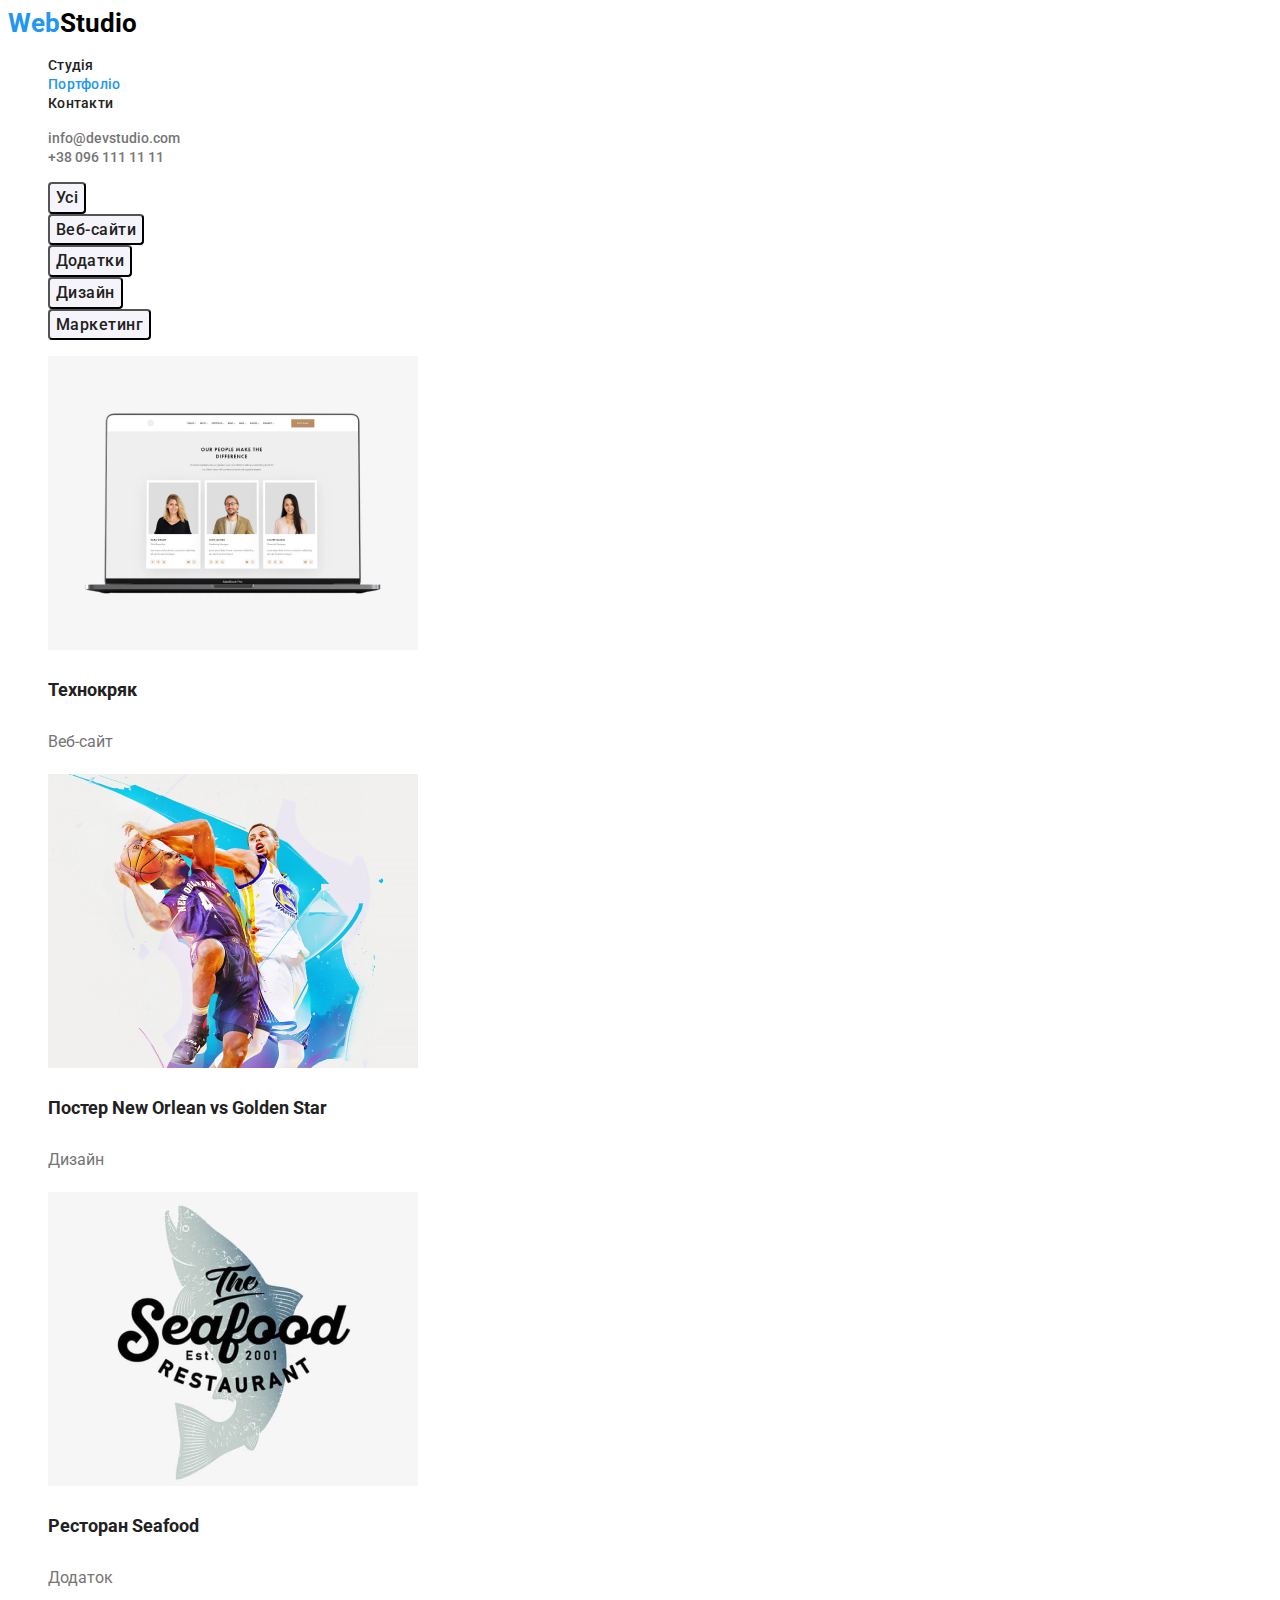
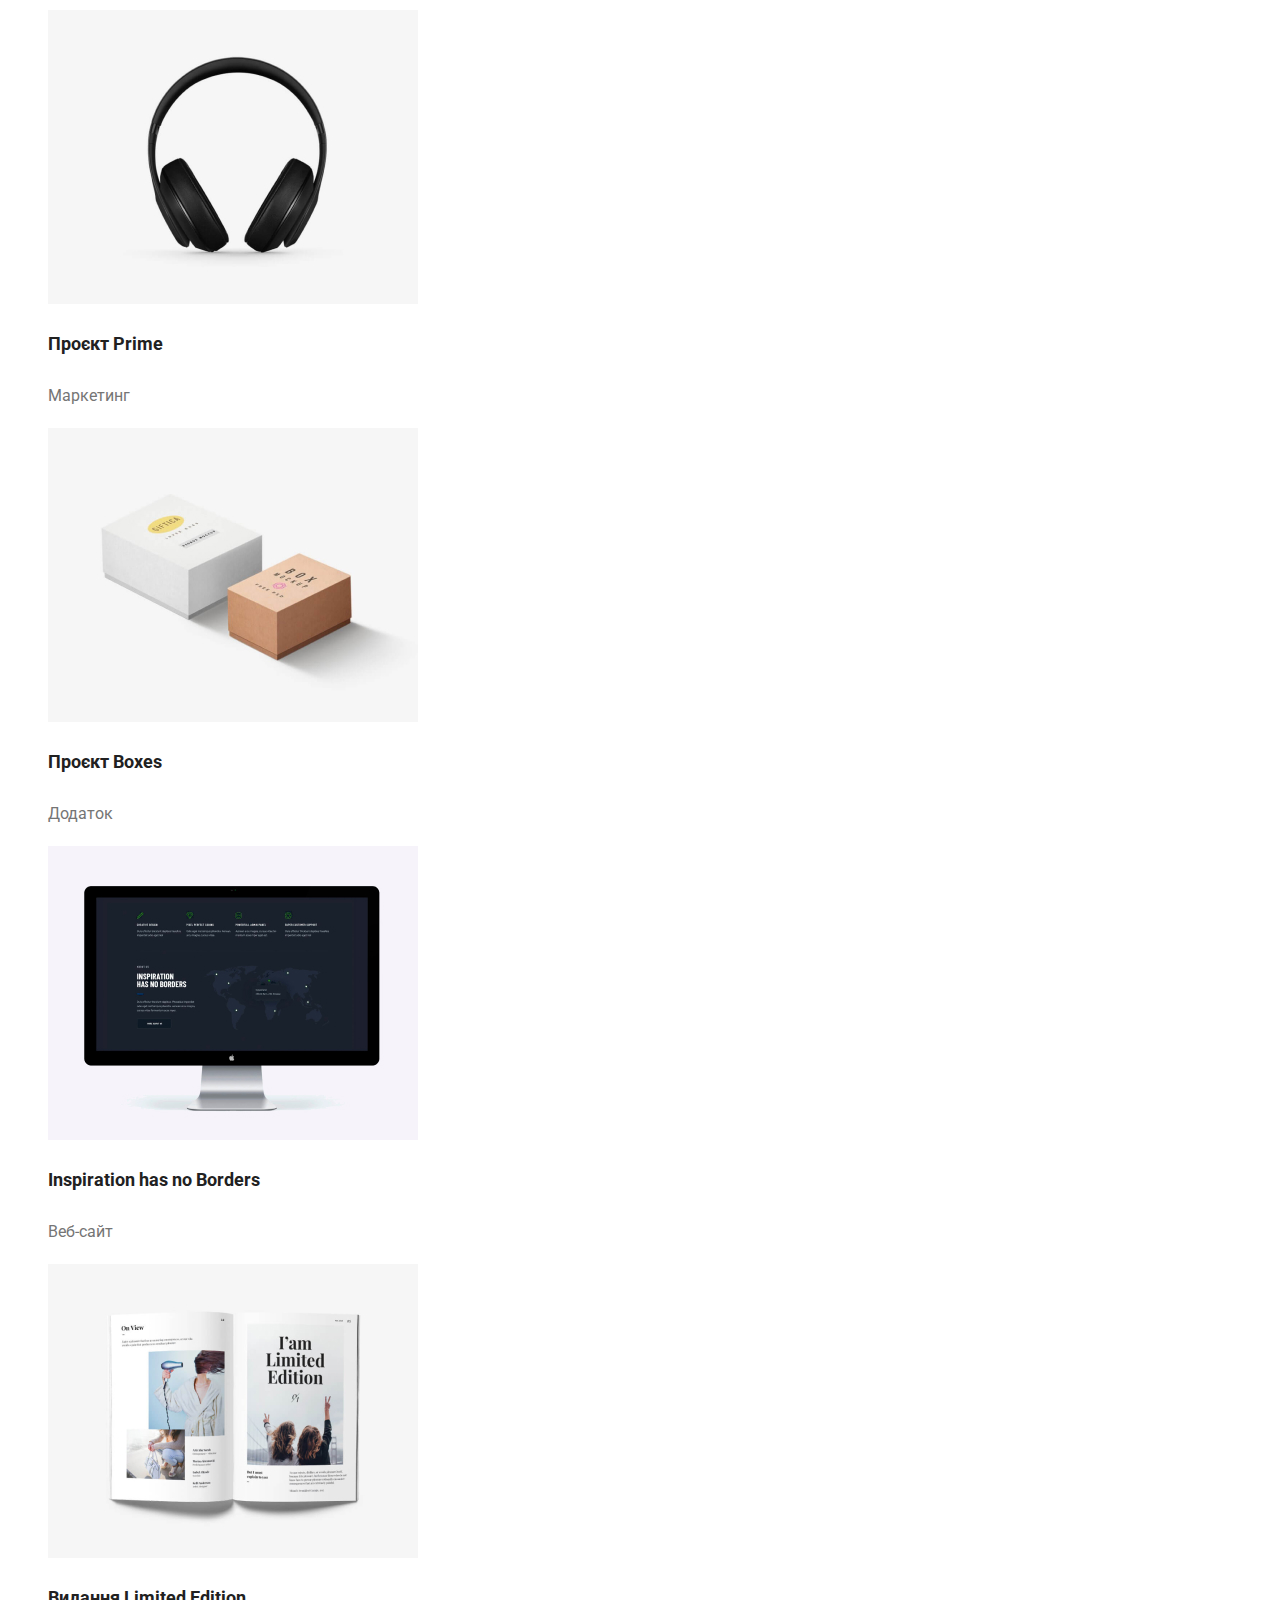
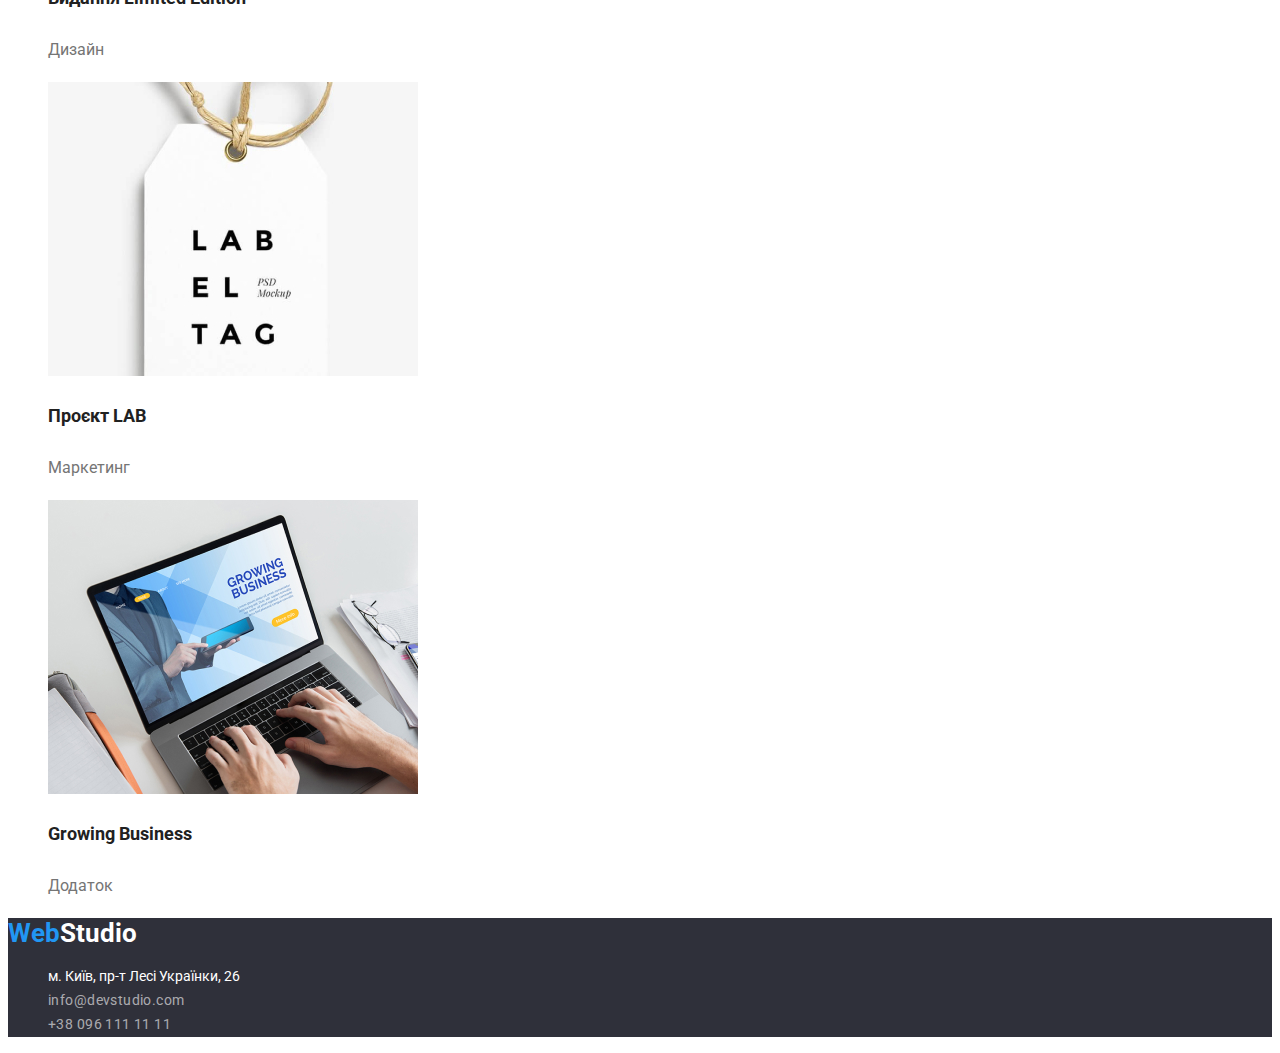
==== portfolio.html @ d9a8021d "first commit" ====
<!DOCTYPE html>
<html lang="uk">

<head>
    <meta charset="UTF-8">
    <meta http-equiv="X-UA-Compatible" content="IE=edge">
    <meta name="viewport" content="width=device-width, initial-scale=1.0">
    <link rel="preconnect" href="https://fonts.googleapis.com">
    <link rel="preconnect" href="https://fonts.gstatic.com" crossorigin>
    <link href="https://fonts.googleapis.com/css2?family=Raleway:wght@700&family=Roboto:wght@400;500;700;900&display=swap"
        rel="stylesheet">
    <title>A document with a short head</title>
    <link rel="stylesheet" href="./css/styles.css">
</head>

<body>

    <header>
        <div class="container-main"> 
            <a href="./index.html" class="logo-link">Web<span class="logo-header">Studio</span></a>
        <nav>
                         
            <ul class="nav">
                <li><a href="./index.html" class="nav-link">Студія</a> </li>
                <li><a href="./portfolio.html" class="nav-link-portfolio current">Портфоліо</a> </li>
                <li><a href="" class="link">Контакти</a> </li>
            </ul>
        </nav>
        <ul class="nav">
            <li><a href="mailto:info@devstudio.com" class="link-tel">info@devstudio.com</a></li>
            <li><a href="tel:+380961111111" class="link-tel">+38 096 111 11 11</a></li>
        </ul>
    </div>
    </header>

    <main>

    <section class="section-background">
           <!--<h2>Наші проекти</h2>--> 
         <ul>
            <li>
                <button type="button" class="section-btn">Усі</button>
             </li> 

            <li>
                <button type="button" class="section-btn">Веб-сайти</button>
            </li> 

            <li>
                <button type="button" class="section-btn">Додатки</button>
            </li>
            
            <li>
                <button type="button" class="section-btn">Дизайн</button>
            </li> 

            <li>
                <button type="button" class="section-btn">Маркетинг</button>
            </li>
            
              
         </ul>
        
         <ul>
            
            <li>
                <img src="./images/images-portfolio/img1.jpg" alt="Технокряк" width="370">
                <h3 class="title-work">Технокряк</h3>
                <p class="work-all">Веб-сайт</p>
            </li>
           
            <li>
                <img src="./images/images-portfolio/img2.jpg" alt="Постер New Orlean vs Golden Star" width="370">
                <h3 class="title-work">Постер New Orlean vs Golden Star</h3>
                <p class="work-all">Дизайн</p>
            </li>

            <li>
                <img src="./images/images-portfolio/img3.jpg" alt="Ресторан Seafood" width="370">
                <h3 class="title-work">Ресторан Seafood</h3>
                <p class="work-all">Додаток</p>
            </li>

            <li>
                <img src="./images/images-portfolio/img4.jpg" alt="Проєкт Prime" width="370">
                <h3 class="title-work">Проєкт Prime</h3>
                <p class="work-all">Маркетинг</p>
            </li>

            <li>
                <img src="./images/images-portfolio/img5.jpg" alt="Проєкт Boxes" width="370">
                <h3 class="title-work">Проєкт Boxes</h3>
                <p class="work-all">Додаток</p>
            </li>

            <li>
                <img src="./images/images-portfolio/img6.jpg" alt="Inspiration has no Borders" width="370">
                <h3 class="title-work">Inspiration has no Borders</h3>
                <p class="work-all">Веб-сайт</p>
            </li>

            <li>
                <img src="./images/images-portfolio/img7.jpg" alt="Видання Limited Edition" width="370">
                <h3 class="title-work">Видання Limited Edition</h3>
                <p class="work-all">Дизайн</p>
            </li>

            <li>
                <img src="./images/images-portfolio/img8.jpg" alt="Проєкт LAB" width="370">
                <h3 class="title-work">Проєкт LAB</h3>
                <p class="work-all">Маркетинг</p>
            </li>

            <li>
                <img src="./images/images-portfolio/img9.jpg" alt="Growing Business" width="370">
                <h3 class="title-work">Growing Business</h3>
                <p class="work-all">Додаток</p>
            </li>


         </ul>
    </section>

    </main>

    <footer class="footer-color">
       
        <a href="./index.html" class="logo-link">Web<span class="logo-header-footer">Studio</span></a>
        <address>
    
            <ul>
    
                <li>
                    <a href="https://www.google.com.ua/maps/place/" target="_blank" rel="noopener norefferer nofollow"
                        class="address-link">
                        м. Київ, пр-т Лесі Українки, 26
    
                    </a>
                </li>
    
                <li>
                    <a href="mailto:info@devstudio.com" class="footer-link">info@devstudio.com</a>
                </li>
    
                <li>
                    <a href="tel:+380961111111" class="footer-link">+38 096 111 11 11</a>
                </li>
    
            </ul>
        </address>
    </footer>
</body>

</html>
---- css/styles.css ----
/* колір основного тексту  #757575;*/
/* вторичний колір #212121;*/
/* колір фону #F5F5F5;*/
/* білий колір #FFFFFF;*/ 
/* акцент #2196F3;*/
/* колір контактів rgba(255, 255, 255, 0.6);*/

:root {
    --primary-color: #757575;
    --link-color: #212121;
    --secondary-text-color: #212121;
}
body {
    font-family: 'Roboto', sans-serif; 
    color: var(--primary-color)
    var(--secondary-text-color)
    text-decoration: none;
    font-weight: 500;
    font-style: normal;
    
}

a {
    font-weight: 500;
    text-decoration: none; 
    font-size: 14px;
    line-height: 1.1;
}

ul {
    list-style: none;
    
}

.link:hover {
    color: #2196F3;
}

.link:focus {
    color: #2196F3;
}   

.nav-link:hover {
    color: #2196F3;
}

.nav-link:focus {
    color: #2196F3;
}

.nav-link-portfolio  {
    color: #212121;
    text-decoration: none;
    font-weight: 500;
    font-size: 14px;
    line-height: 1.1;
    letter-spacing: 0.02em;
}

.nav-link-portfolio:hover {
    color: #2196F3;
}

.nav-link-portfolio:focus {
    color: #2196F3;
}

.link-tel {
    color: #757575;
}

.link-tel:hover {
    color: #2196F3;
}

.footer-link:hover {
    color: #2196F3;
}

.footer-link:focus {
    color: #2196F3;
}

.logo-link {
color: #2196F3;
text-decoration: none;
font-size: 26px;
line-height: 1.2;
font-weight: 700;

}

.logo-header {
    color: black;
    font-size: 26px;
    line-height: 1.2;
    font-weight: 700;
}

.logo-header-footer {
    color: #FFFFFF;
    line-height: 1.1;
}

.link {
    color: #212121;
    text-decoration: none; 
    font-weight: 500;
    font-size: 14px;
    line-height: 1.1;
    letter-spacing: 0.02em;
    
    }
    
.nav-link {
    color: #212121;
    text-decoration: none;
    font-size: 14px;
    line-height: 1.1;
    font-weight: 500;
    letter-spacing: 0.02em;
}

.nav .nav-link.current {
    color: #2196F3;
}

.nav .nav-link-portfolio.current {
    color: #2196F3;
}


.section-hero {
    background: #2F303A;
}

.title-hero {
    color: #FFFFFF;
    font-style: normal;
    font-weight: 900;
    font-size: 44px;
    line-height: 1.4;
    text-align: center;
    letter-spacing: 0.06em;
    text-transform: uppercase;
}

.section-title {
    font-style: normal;
    font-weight: 700;
    font-size: 14px;
    line-height: 1.1;
    letter-spacing: 0.03em;
     text-transform: uppercase;
}

.section-text {
    font-style: normal;
    font-weight: 400;
    font-size: 14px;
    line-height: 1.7;
    letter-spacing: 0.03em;
    color: #757575;

}

.title {
    font-style: normal;
    font-weight: 700;
    font-size: 36px;
    line-height: 1.1;
    text-align: center;
    letter-spacing: 0.03em;
    color: #212121;

}

.ul-persons {
    background: #F5F4FA;
}

.persons {
background: #FFFFFF;

}

.title-person {
    font-style: normal;
    font-weight: 500;
    font-size: 16px;
    line-height: 1.1;
    text-align: center;
    letter-spacing: 0.03em;
    color: #212121;
}

.title-person-detail {
    font-style: normal;
    font-weight: 400;
    font-size: 16px;
    line-height: 1.1;
    text-align: center;
    letter-spacing: 0.03em;
    color: #757575;

}


.section-btn {
    color:var(--secondary-text-color);
    text-align: center;
    letter-spacing: 0.03em;
    cursor: pointer;
    font-weight: 500;
    font-size: 16px;
    line-height: 1.6;
    background: #F5F4FA;
    border-radius: 4px;
    font-family: 'Roboto', sans-serif;
    text-decoration: none;
        
}

.section-btn:hover {
background: #2196F3;

}

.section-btn:focus {
    color: #FFFFFF;
    background-color: #2196F3;
}


.section-btn-all {
    color: #FFFFFF;
    background: #2196F3;
    box-shadow: 0px 3px 1px rgba(0, 0, 0, 0.1), 0px 1px 2px rgba(0, 0, 0, 0.08), 0px 2px 2px rgba(0, 0, 0, 0.12);
    cursor: pointer;
    font-weight: 500;
    font-size: 16px;
    line-height: 1.6;
}

.section-btn-all:hover {
    color: #008000;
   
}

.section-btn-all:focus {
    color: rgb(223, 154, 26);
}

.title-work {
    color: #212121;
    font-weight: 700;
    font-size: 18px;
    line-height: 2.0;

}

.work-all {
    font-weight: 400;
    font-size: 16px;
    line-height: 2.0;
    color: #757575;
}

.section-background {
background-color: #FFFFFF;
}

/*footer*/
.footer-color {
background-color:#2F303A;;

}

.footer-link {
    color: rgba(255, 255, 255, 0.6);
    font-style: normal;
    font-weight: 400;
    font-size: 14px;
    line-height: 1.7;
    letter-spacing: 0.03em;
}

.address-link {
    color: #FFFFFF;
    font-style: normal;
    font-weight: 400;
    font-size: 14px;
    line-height: 1.7;
}

.header-btn {
    align-items: center;
    text-align: center;
    letter-spacing: 0.06em;
    background: #2196F3;
    box-shadow: 0px 4px 4px rgba(0, 0, 0, 0.15);
    color: #FFFFFF;
    cursor: pointer; 
    font-style: normal;
    font-weight: 700;
    font-size: 16px;
    line-height: 1.9;
    border-radius: 4px;
}
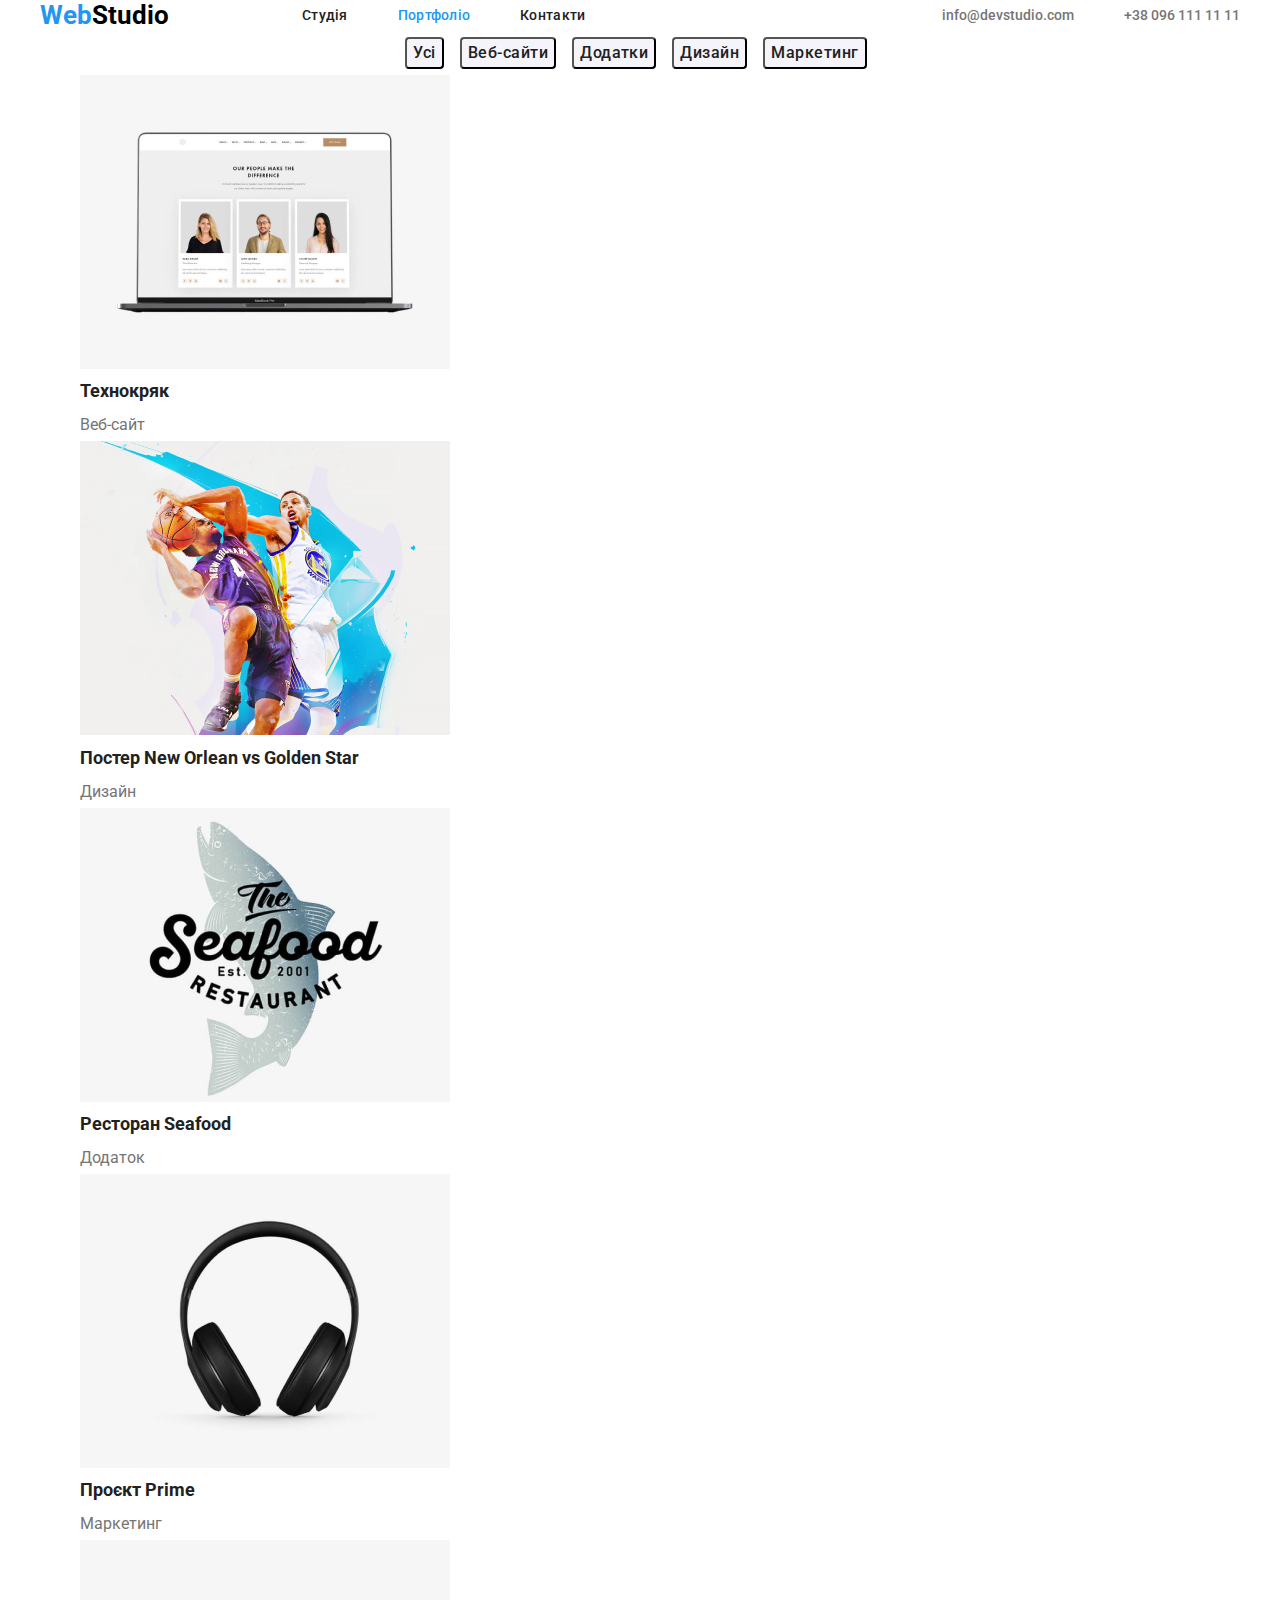
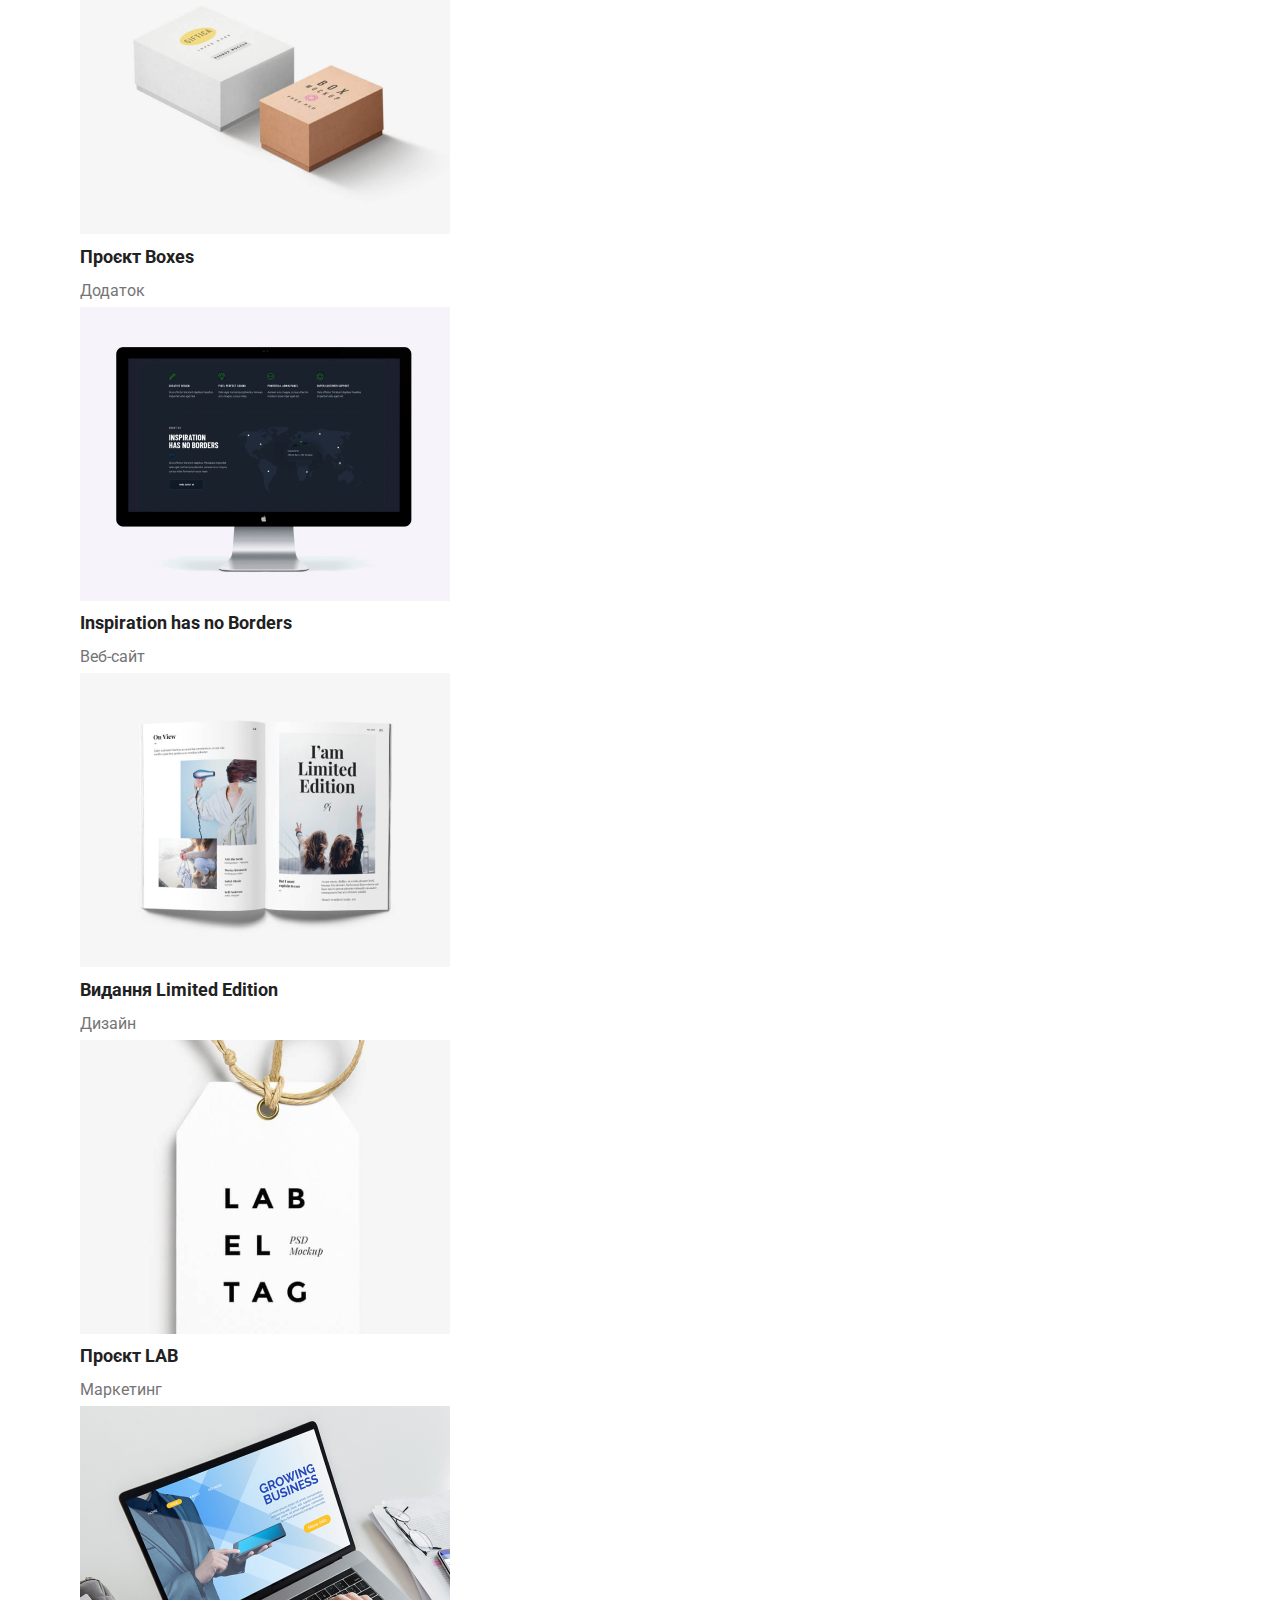
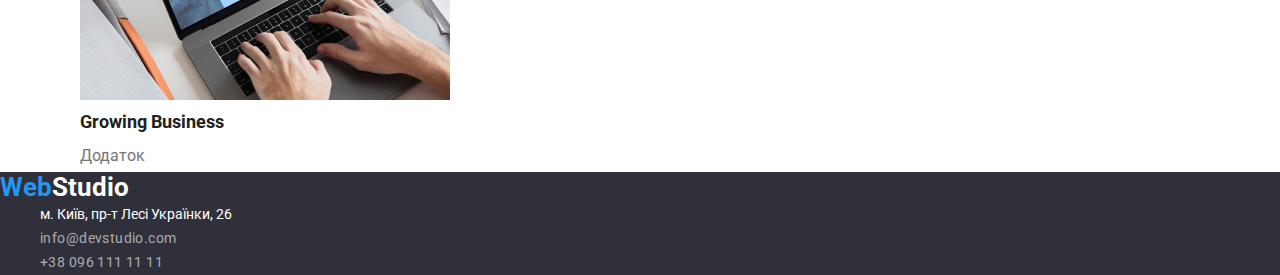
==== commit b9700556: "add container and  placed header" ====
--- a/portfolio.html
+++ b/portfolio.html
@@ -9,6 +9,7 @@
     <link rel="preconnect" href="https://fonts.gstatic.com" crossorigin>
     <link href="https://fonts.googleapis.com/css2?family=Raleway:wght@700&family=Roboto:wght@400;500;700;900&display=swap"
         rel="stylesheet">
+        <link rel="stylesheet" href="https://cdnjs.cloudflare.com/ajax/libs/modern-normalize/1.1.0/modern-normalize.min.css">
     <title>A document with a short head</title>
     <link rel="stylesheet" href="./css/styles.css">
 </head>
@@ -16,19 +17,19 @@
 <body>
 
     <header>
-        <div class="container-main"> 
+        <div class="container main-nav"> 
             <a href="./index.html" class="logo-link">Web<span class="logo-header">Studio</span></a>
         <nav>
                          
             <ul class="nav">
-                <li><a href="./index.html" class="nav-link">Студія</a> </li>
-                <li><a href="./portfolio.html" class="nav-link-portfolio current">Портфоліо</a> </li>
-                <li><a href="" class="link">Контакти</a> </li>
+                <li class="nav-item"><a href="./index.html" class="nav-link">Студія</a> </li>
+                <li class="nav-item"><a href="./portfolio.html" class="nav-link-portfolio current">Портфоліо</a> </li>
+                <li class="nav-item"><a href="" class="link">Контакти</a> </li>
             </ul>
         </nav>
-        <ul class="nav">
-            <li><a href="mailto:info@devstudio.com" class="link-tel">info@devstudio.com</a></li>
-            <li><a href="tel:+380961111111" class="link-tel">+38 096 111 11 11</a></li>
+        <ul class="nav item-tel">
+            <li class="item"><a href="mailto:info@devstudio.com" class="link-tel">info@devstudio.com</a></li>
+            <li class="item"><a href="tel:+380961111111" class="link-tel">+38 096 111 11 11</a></li>
         </ul>
     </div>
     </header>
@@ -37,30 +38,32 @@
 
     <section class="section-background">
            <!--<h2>Наші проекти</h2>--> 
-         <ul>
-            <li>
+        
+           <ul class="button">
+            <li class="item">
                 <button type="button" class="section-btn">Усі</button>
              </li> 
 
-            <li>
+            <li class="item">
                 <button type="button" class="section-btn">Веб-сайти</button>
             </li> 
 
-            <li>
+            <li class="item">
                 <button type="button" class="section-btn">Додатки</button>
             </li>
             
-            <li>
+            <li class="item">
                 <button type="button" class="section-btn">Дизайн</button>
             </li> 
 
-            <li>
+            <li class="item">
                 <button type="button" class="section-btn">Маркетинг</button>
             </li>
             
               
          </ul>
         
+        <div class="container"> 
          <ul>
             
             <li>
@@ -119,6 +122,7 @@
 
 
          </ul>
+        </div>
     </section>
 
     </main>
--- a/css/styles.css
+++ b/css/styles.css
@@ -17,7 +17,18 @@
     text-decoration: none;
     font-weight: 500;
     font-style: normal;
-    
+    margin: 0;
+    
+}
+
+html {
+    box-sizing: border-box;
+}
+
+*,
+*::before
+*::after {
+    box-sizing: inherit;
 }
 
 a {
@@ -29,6 +40,8 @@
 
 ul {
     list-style: none;
+    margin-top: 0;
+    margin-bottom: 0;
     
 }
 
@@ -48,6 +61,17 @@
     color: #2196F3;
 }
 
+.nav {
+
+    background-color: #FFFFFF;
+    display: flex;
+    margin-left: 93px;
+}
+
+.nav .li {
+    margin-right: 50px;
+
+}
 .nav-link-portfolio  {
     color: #212121;
     text-decoration: none;
@@ -67,6 +91,7 @@
 
 .link-tel {
     color: #757575;
+    display: flex;
 }
 
 .link-tel:hover {
@@ -132,6 +157,7 @@
 
 .section-hero {
     background: #2F303A;
+
 }
 
 .title-hero {
@@ -152,6 +178,9 @@
     line-height: 1.1;
     letter-spacing: 0.03em;
      text-transform: uppercase;
+
+    display: flex;
+    flex-wrap: wrap;
 }
 
 .section-text {
@@ -207,6 +236,7 @@
 
 
 .section-btn {
+    display: inline-block;
     color:var(--secondary-text-color);
     text-align: center;
     letter-spacing: 0.03em;
@@ -218,6 +248,7 @@
     border-radius: 4px;
     font-family: 'Roboto', sans-serif;
     text-decoration: none;
+    display: flex;
         
 }
 
@@ -294,6 +325,7 @@
 }
 
 .header-btn {
+    display: inline-block;
     align-items: center;
     text-align: center;
     letter-spacing: 0.06em;
@@ -306,5 +338,102 @@
     font-size: 16px;
     line-height: 1.9;
     border-radius: 4px;
-}
-
+    --width: 216px;
+    height: 50px;
+    left: 692px;
+    top: 430px;
+    border-color: #2196F3;
+    
+    padding: 10px 32px;
+
+}
+
+.container {
+    width: 1230px;
+    padding-left: 15px;
+    padding-right: 15px;
+    margin-left: auto;
+    margin-right: auto;
+}
+
+h1, h2, h3 {
+    margin-top: 0;
+    margin-bottom: 0;
+    margin-right: 0;
+}
+p {
+    margin-top: 0;
+    margin-bottom: 0;
+}
+h1 {
+    padding-top: 200px;
+    padding-bottom: 280px;
+    padding-left: 452px;
+    padding-right: 452px;
+    
+}
+
+.button {
+    display: flex;
+    margin-left: auto;
+    margin-right: auto;
+    text-align: center;
+    justify-content: center;
+    padding-left: 22px;
+    padding-right: 22px;
+    padding-top: 6px;
+    padding-bottom: 6px;
+}
+
+.section-hero > li {
+    margin-bottom: 94px;
+}
+    
+
+.logo-link, .logo-header {
+display: inline-block;
+}
+
+.section-background .section-btn {
+display: block;
+margin-right: 8px;
+
+}
+.li .section-btn {
+    display: flex;
+}
+
+.page-header { 
+    display: flex;
+    align-items: center;
+}
+
+.li-item {
+    display: flex;
+    margin-left: auto;
+}
+
+.item-tel {
+    margin-left: auto;
+}
+
+.li-item .item + .item {
+    margin-left: 50px;
+}
+
+.nav .nav-item + .nav-item {
+    margin-left: 50px;
+}
+
+.nav .item+.item {
+    margin-left: 50px;
+}
+
+.main-nav {
+    display: flex;
+    align-items: center;
+}
+
+.button .item + .item {
+    margin-left: 8px;
+}
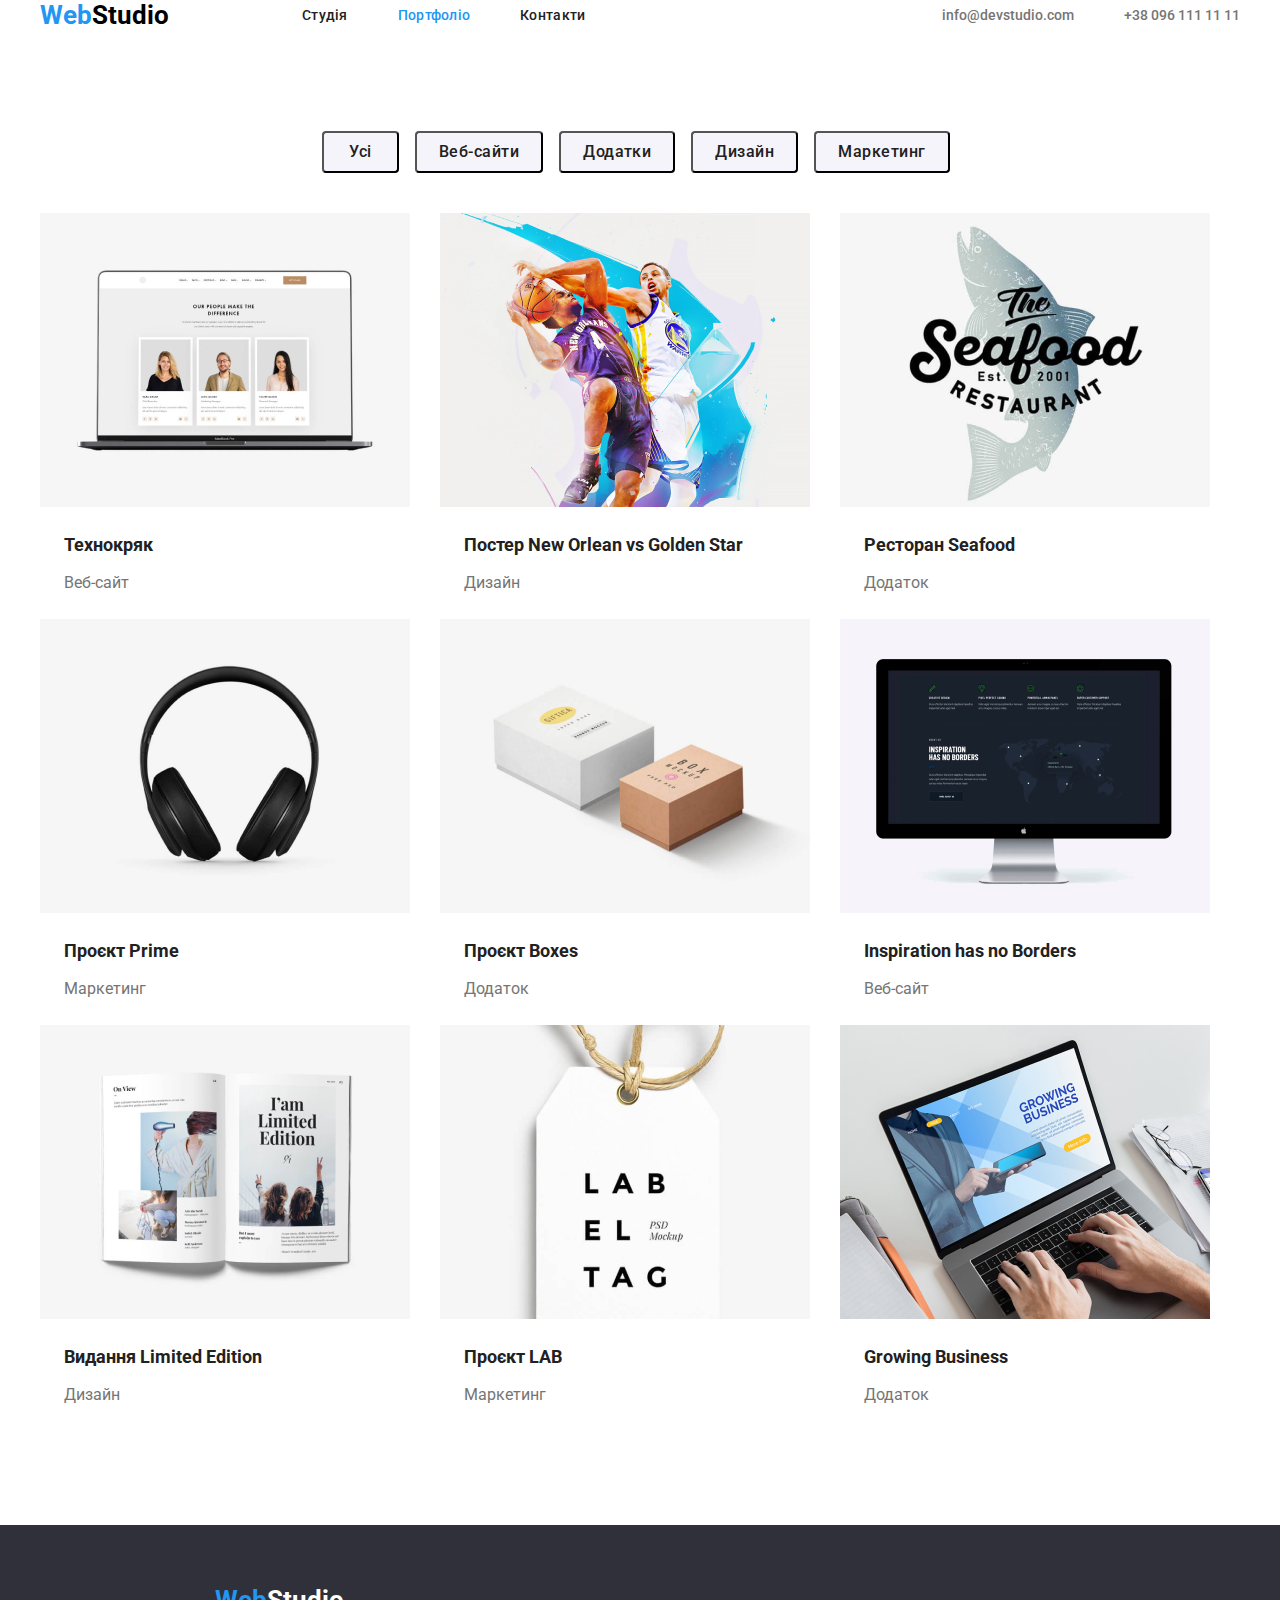
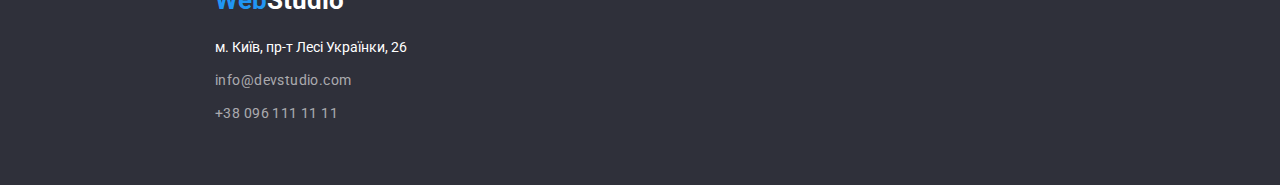
==== commit 21071f11: "add margins and paddings" ====
--- a/portfolio.html
+++ b/portfolio.html
@@ -41,7 +41,7 @@
         
            <ul class="button">
             <li class="item">
-                <button type="button" class="section-btn">Усі</button>
+                <button type="button" class="section-btn all-button">Усі</button>
              </li> 
 
             <li class="item">
@@ -64,62 +64,79 @@
          </ul>
         
         <div class="container"> 
-         <ul>
+         <ul class="container-ul">
             
-            <li>
+            <li class="flex-container">
                 <img src="./images/images-portfolio/img1.jpg" alt="Технокряк" width="370">
+                <div class="flex-container-img"> 
                 <h3 class="title-work">Технокряк</h3>
                 <p class="work-all">Веб-сайт</p>
+                </div>
             </li>
            
-            <li>
+            <li class="flex-container">
                 <img src="./images/images-portfolio/img2.jpg" alt="Постер New Orlean vs Golden Star" width="370">
+                <div class="flex-container-img">
                 <h3 class="title-work">Постер New Orlean vs Golden Star</h3>
                 <p class="work-all">Дизайн</p>
+                </div>
             </li>
 
-            <li>
+            <li class="flex-container">
                 <img src="./images/images-portfolio/img3.jpg" alt="Ресторан Seafood" width="370">
+                <div class="flex-container-img">
                 <h3 class="title-work">Ресторан Seafood</h3>
                 <p class="work-all">Додаток</p>
+                </div>
             </li>
 
-            <li>
+            <li class="flex-container">
                 <img src="./images/images-portfolio/img4.jpg" alt="Проєкт Prime" width="370">
+                <div class="flex-container-img">
                 <h3 class="title-work">Проєкт Prime</h3>
                 <p class="work-all">Маркетинг</p>
+                </div>
             </li>
 
-            <li>
+            <li class="flex-container">
                 <img src="./images/images-portfolio/img5.jpg" alt="Проєкт Boxes" width="370">
+                <div class="flex-container-img">
                 <h3 class="title-work">Проєкт Boxes</h3>
                 <p class="work-all">Додаток</p>
+                </div>
             </li>
 
-            <li>
+            <li class="flex-container">
                 <img src="./images/images-portfolio/img6.jpg" alt="Inspiration has no Borders" width="370">
+                <div class="flex-container-img">
                 <h3 class="title-work">Inspiration has no Borders</h3>
                 <p class="work-all">Веб-сайт</p>
+                </div>
             </li>
 
-            <li>
+            <li class="flex-container">
                 <img src="./images/images-portfolio/img7.jpg" alt="Видання Limited Edition" width="370">
+                <div class="flex-container-img">
                 <h3 class="title-work">Видання Limited Edition</h3>
                 <p class="work-all">Дизайн</p>
+                </div>
             </li>
 
-            <li>
+            <li class="flex-container">
                 <img src="./images/images-portfolio/img8.jpg" alt="Проєкт LAB" width="370">
+                <div class="flex-container-img">
                 <h3 class="title-work">Проєкт LAB</h3>
                 <p class="work-all">Маркетинг</p>
+                </div>
             </li>
 
-            <li>
+            <li class="flex-container">
                 <img src="./images/images-portfolio/img9.jpg" alt="Growing Business" width="370">
+                <div class="flex-container-img">
                 <h3 class="title-work">Growing Business</h3>
                 <p class="work-all">Додаток</p>
+                </div>
             </li>
-
 
          </ul>
         </div>
@@ -128,30 +145,31 @@
     </main>
 
     <footer class="footer-color">
-       
-        <a href="./index.html" class="logo-link">Web<span class="logo-header-footer">Studio</span></a>
-        <address>
+        <div class="container-footer">
+            <a href="./index.html" class="logo-link address">Web<span class="logo-header-footer address">Studio</span></a>
+            <address>
     
-            <ul>
+                <ul class="footer-ul">
     
-                <li>
-                    <a href="https://www.google.com.ua/maps/place/" target="_blank" rel="noopener norefferer nofollow"
-                        class="address-link">
-                        м. Київ, пр-т Лесі Українки, 26
+                    <li class="address-li">
+                        <a href="https://www.google.com.ua/maps/place/" target="_blank" rel="noopener norefferer nofollow"
+                            class="address-link">
+                            м. Київ, пр-т Лесі Українки, 26
     
-                    </a>
-                </li>
+                        </a>
+                    </li>
     
-                <li>
-                    <a href="mailto:info@devstudio.com" class="footer-link">info@devstudio.com</a>
-                </li>
+                    <li class="address-li">
+                        <a href="mailto:info@devstudio.com" class="footer-link">info@devstudio.com</a>
+                    </li>
     
-                <li>
-                    <a href="tel:+380961111111" class="footer-link">+38 096 111 11 11</a>
-                </li>
+                    <li class="address-lin">
+                        <a href="tel:+380961111111" class="footer-link">+38 096 111 11 11</a>
+                    </li>
     
-            </ul>
-        </address>
+                </ul>
+            </address>
+        </div>
     </footer>
 </body>
 
--- a/css/styles.css
+++ b/css/styles.css
@@ -157,7 +157,10 @@
 
 .section-hero {
     background: #2F303A;
-
+    height: 600px;
+    width: 1600px;
+    margin-left: auto;
+    margin-right: auto;
 }
 
 .title-hero {
@@ -190,6 +193,7 @@
     line-height: 1.7;
     letter-spacing: 0.03em;
     color: #757575;
+    width: 270px;
 
 }
 
@@ -201,7 +205,8 @@
     text-align: center;
     letter-spacing: 0.03em;
     color: #212121;
-
+    margin-bottom: 50px;
+        
 }
 
 .ul-persons {
@@ -210,8 +215,14 @@
 
 .persons {
 background: #FFFFFF;
-
-}
+margin-right: 30px;
+}
+
+.persons:nth-child(4n){
+margin-right: 0;
+
+}
+
 
 .title-person {
     font-style: normal;
@@ -221,6 +232,8 @@
     text-align: center;
     letter-spacing: 0.03em;
     color: #212121;
+
+    padding-top: 30px;
 }
 
 .title-person-detail {
@@ -231,6 +244,9 @@
     text-align: center;
     letter-spacing: 0.03em;
     color: #757575;
+
+    padding-top: 10px;
+    padding-bottom: 30px;
 
 }
 
@@ -249,7 +265,19 @@
     font-family: 'Roboto', sans-serif;
     text-decoration: none;
     display: flex;
+
+    padding-top: 6px;
+    padding-bottom: 6px;
+    padding-left: 22px;
+    padding-right: 22px;
         
+}
+
+.all-button {
+    padding-top: 6px;
+    padding-bottom: 6px;
+    padding-left: 25px;
+    padding-right: 25px;
 }
 
 .section-btn:hover {
@@ -287,7 +315,7 @@
     font-weight: 700;
     font-size: 18px;
     line-height: 2.0;
-
+   
 }
 
 .work-all {
@@ -295,15 +323,20 @@
     font-size: 16px;
     line-height: 2.0;
     color: #757575;
+
+    padding-top: 4px;
 }
 
 .section-background {
-background-color: #FFFFFF;
+    background-color: #FFFFFF;
 }
 
 /*footer*/
 .footer-color {
-background-color:#2F303A;;
+    background-color:#2F303A;
+    width: 1600px;
+    margin-left: auto;
+    margin-right: auto;
 
 }
 
@@ -322,10 +355,18 @@
     font-weight: 400;
     font-size: 14px;
     line-height: 1.7;
-}
+
+    }
+
+    .address-li {
+      
+    }
 
 .header-btn {
-    display: inline-block;
+    display: flex;
+    margin-right: auto;
+    margin-left: auto;
+    
     align-items: center;
     text-align: center;
     letter-spacing: 0.06em;
@@ -343,8 +384,8 @@
     left: 692px;
     top: 430px;
     border-color: #2196F3;
-    
     padding: 10px 32px;
+
 
 }
 
@@ -354,6 +395,8 @@
     padding-right: 15px;
     margin-left: auto;
     margin-right: auto;
+    margin-bottom: 94px;
+    
 }
 
 h1, h2, h3 {
@@ -361,13 +404,16 @@
     margin-bottom: 0;
     margin-right: 0;
 }
+
+
 p {
     margin-top: 0;
     margin-bottom: 0;
+    margin-right: 0;
 }
 h1 {
     padding-top: 200px;
-    padding-bottom: 280px;
+    
     padding-left: 452px;
     padding-right: 452px;
     
@@ -385,8 +431,15 @@
     padding-bottom: 6px;
 }
 
+.div-button {
+    display: inline-block;
+    margin-left: auto;
+    margin-right: auto;
+}
+
 .section-hero > li {
     margin-bottom: 94px;
+    
 }
     
 
@@ -397,8 +450,11 @@
 .section-background .section-btn {
 display: block;
 margin-right: 8px;
-
-}
+margin-bottom: 34px;
+
+}
+
+
 .li .section-btn {
     display: flex;
 }
@@ -437,3 +493,137 @@
 .button .item + .item {
     margin-left: 8px;
 }
+
+.container-ul {
+   display: flex;
+   flex-wrap: wrap;
+   padding-left: 0;
+}
+
+.text {
+   display: flex;
+   flex-wrap: wrap;
+
+}
+
+.title-section {
+   
+   margin-left: auto;
+   margin-right: auto;
+   margin-bottom: 118px;
+   width: 1230px;
+   padding-left: 15px;
+   padding-right: 15px;
+   
+}
+
+.flex-container {
+width: 370px;
+margin-right: 30px;
+display: flex;
+flex-wrap: wrap;
+}
+
+.flex-container:nth-child(3n) {
+    margin-right: 0;
+}
+
+h1 {
+    margin-bottom: 30px;
+}
+
+.container-text {
+    
+    display: flex;
+    flex-wrap: wrap;
+    margin-top: 94px;
+   
+}
+
+.title-section-ul-text {
+    display: flex;
+    flex-wrap: wrap;
+    
+    padding-left: 0;
+
+}
+
+.title-section-li {
+    margin-right: 30px;
+}
+
+.title-section-li:nth-child(4n) {
+    margin-right: 0;
+}
+
+.container-img {
+    display: flex;
+    flex-wrap: wrap;
+    width: calc(100 / 3);
+    padding-left: 15px;
+       
+}
+
+.container-img-item {
+    margin-right: 30px;
+    height: 294px;
+       
+}
+
+.container-img-item:nth-child(3n) {
+    margin-right: 0;
+}
+
+.ul-persons {
+    display: flex;
+    flex-wrap: wrap;
+    width: calc(100 / 4);
+    padding-left: 0;
+    margin-left: 200px;
+    margin-right: 200px;
+    padding-bottom: 94px;
+   
+}
+
+.container-persons { 
+   width: 1600px;
+   
+   padding-left: 15px;
+   padding-right: 15px;
+   margin-left: auto;
+   margin-right: auto;
+      background-color: #F5F4FA;
+}
+
+.container-footer {
+    margin-left: 215px;
+   
+}
+
+.footer-ul {
+padding-left: 0;
+}
+
+.address {
+    margin-top: 60px;
+    margin-bottom: 20px;
+}
+
+.address-li {
+    margin-bottom: 9px;
+}
+
+.address-lin {
+    padding-bottom: 60px;
+}
+
+.our-title {
+    padding-top: 94px;
+}
+
+.flex-container-img {
+    padding-left: 24px;
+    padding-right: 24px;
+    margin-top: 20px;
+    margin-bottom: 20px;
+}